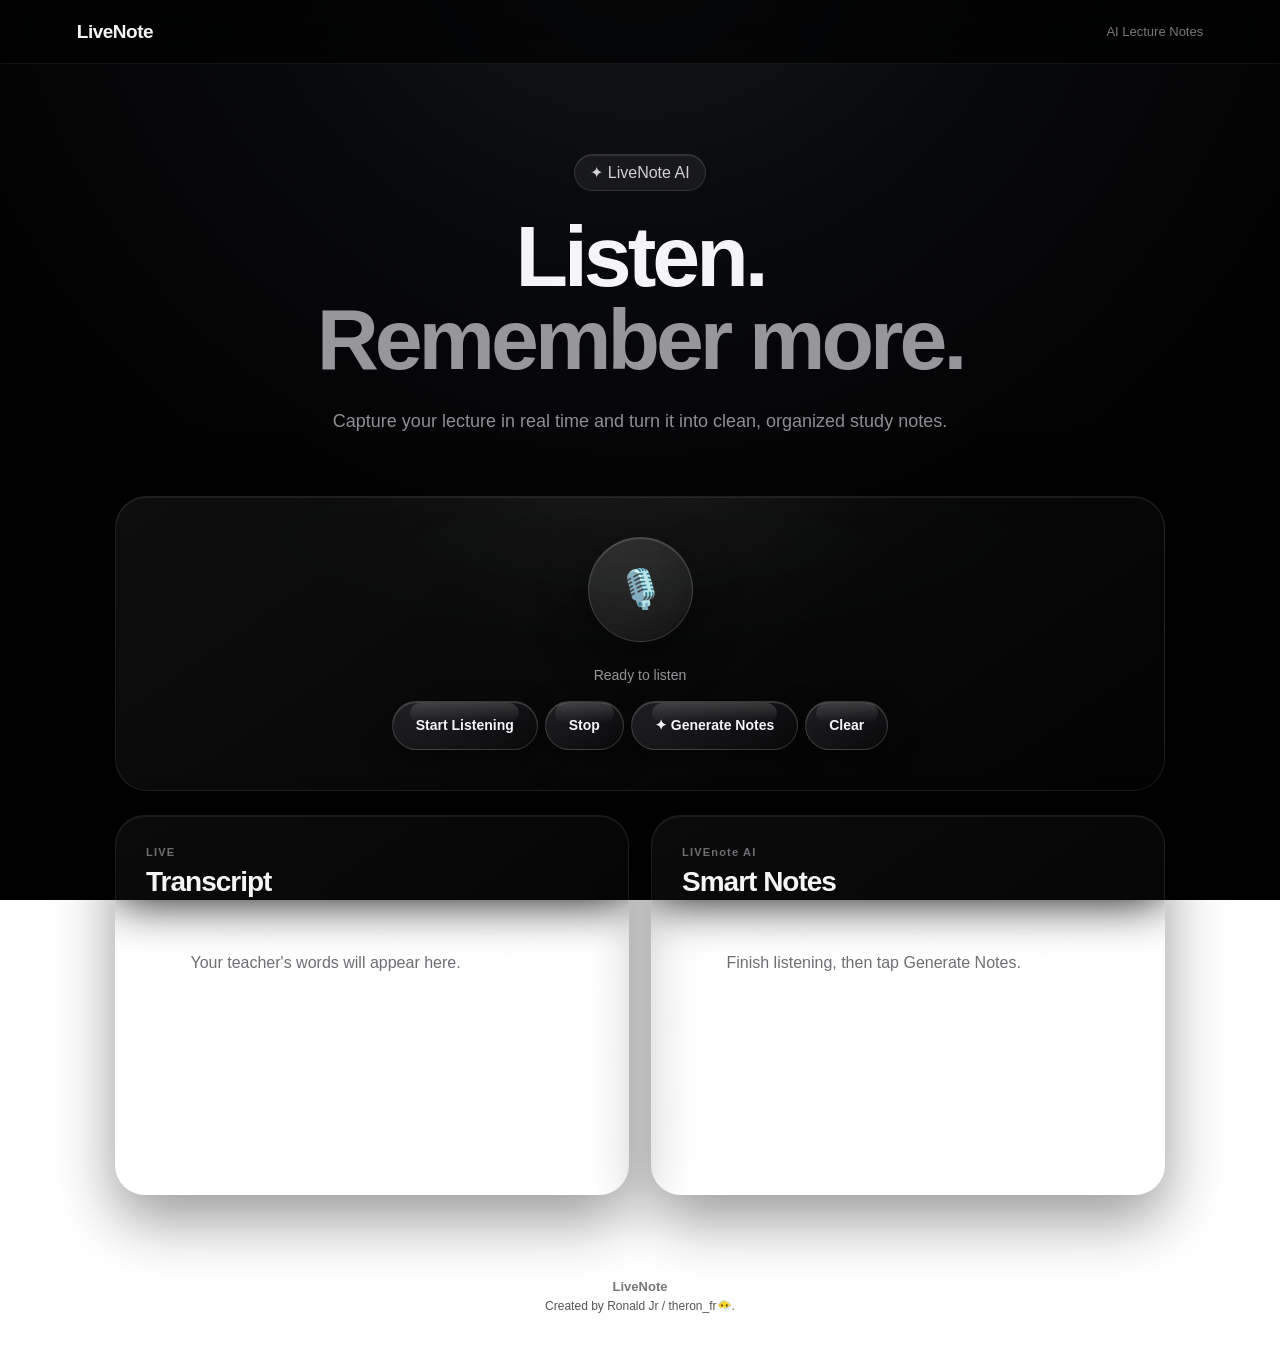
==== index.html @ 59376c94 "Rename index 2.html to index.html" ====
<!DOCTYPE html>
<html lang="en">

<head>
  <meta charset="UTF-8">

  <meta
    name="viewport"
    content="width=device-width, initial-scale=1.0"
  >

  <title>LiveNote</title>

  <link
    rel="stylesheet"
    href="style.css"
  >
</head>

<body>

  <!-- TOP RIGHT GRAFFITI -->
  <img
    src="https://i.postimg.cc/Bn8cSCwj/IMG-1477.jpg"
    class="graffiti graffiti-top"
    alt=""
  >

  <!-- BOTTOM LEFT GRAFFITI -->
  <img
    src="https://i.postimg.cc/FHfgrxny/IMG-1476.jpg"
    class="graffiti graffiti-bottom"
    alt=""
  >


  <!-- NAV -->
  <nav>

    <div class="logo">
      LiveNote
    </div>

    <div class="nav-text">
      AI Lecture Notes
    </div>

  </nav>


  <!-- HERO -->
  <section class="hero">

    <div class="badge">
      ✦ LiveNote AI
    </div>

    <h1>
      Listen.
      <br>
      <span>
        Remember more.
      </span>
    </h1>

    <p>
      Capture your lecture in real time
      and turn it into clean,
      organized study notes.
    </p>

  </section>


  <!-- MAIN -->
  <main>

    <!-- LISTENING CARD -->
    <section class="record-card">

      <div class="glow"></div>

      <div
        class="mic"
        id="mic"
      >
        🎙️
      </div>

      <div
        class="status"
        id="status"
      >
        Ready to listen
      </div>

      <div class="buttons">

        <button id="startBtn">
          Start Listening
        </button>

        <button id="stopBtn">
          Stop
        </button>

        <button id="generateBtn">
          ✦ Generate Notes
        </button>

        <button id="clearBtn">
          Clear
        </button>

      </div>

    </section>


    <!-- TRANSCRIPT + NOTES -->
    <section class="grid">

      <!-- TRANSCRIPT -->
      <article class="card">

        <div class="label">
          LIVE
        </div>

        <h2>
          Transcript
        </h2>

        <div
          id="transcript"
          class="content empty"
        >
          Your teacher's words will appear here.
        </div>

      </article>


      <!-- SMART NOTES -->
      <article class="card">

        <div class="label">
          LIVEnote AI
        </div>

        <h2>
          Smart Notes
        </h2>

        <div
          id="notes"
          class="content empty"
        >
          Finish listening, then tap Generate Notes.
        </div>

      </article>

    </section>

  </main>


  <!-- FOOTER -->
  <footer>

    <strong>
      LiveNote
    </strong>

    <div class="credit">
      Created by Ronald Jr / theron_fr😶‍🌫️.
    </div>

  </footer>


  <script src="script.js"></script>

</body>
</html>
---- style.css ----
/* =========================
   LIVEnote
   BLACK GLASS + GRAFFITI
   ========================= */

* {
  box-sizing: border-box;
}


html {
  scroll-behavior: smooth;
}


body {
  margin: 0;

  min-height: 100vh;

  overflow-x: hidden;

  position: relative;

  font-family:
    -apple-system,
    BlinkMacSystemFont,
    "SF Pro Display",
    "SF Pro Text",
    "Segoe UI",
    sans-serif;

  color: #f5f5f7;

  background:
    radial-gradient(
      circle at 50% -15%,
      #17191d 0%,
      #08090b 32%,
      #000 70%
    );

  background-attachment: fixed;
}


/* =========================
   GRAFFITI
   ========================= */

.graffiti {
  position: absolute;

  z-index: 0;

  pointer-events: none;

  user-select: none;

  opacity: 0.42;

  filter:
    grayscale(100%)
    contrast(1.08);

  mix-blend-mode: screen;
}


/* TOP RIGHT */

.graffiti-top {
  width: clamp(
    150px,
    20vw,
    275px
  );

  top: 85px;

  right: -25px;

  transform:
    rotate(2deg);
}


/* BOTTOM LEFT */

.graffiti-bottom {
  width: clamp(
    150px,
    20vw,
    270px
  );

  bottom: 80px;

  left: -25px;

  transform:
    rotate(-3deg);
}


/* Keep website above artwork */

nav,
.hero,
main,
footer {
  position: relative;

  z-index: 2;
}


/* =========================
   NAVIGATION
   ========================= */

nav {
  min-height: 64px;

  padding:
    0 6%;

  display: flex;

  align-items: center;

  justify-content:
    space-between;

  background:
    rgba(0,0,0,0.70);

  border-bottom:
    1px solid
    rgba(255,255,255,0.07);

  backdrop-filter:
    blur(30px);

  -webkit-backdrop-filter:
    blur(30px);
}


.logo {
  font-size: 19px;

  font-weight: 700;

  letter-spacing:
    -0.5px;
}


.nav-text {
  color: #77777c;

  font-size: 13px;
}


/* =========================
   HERO
   ========================= */

.hero {
  width:
    min(900px, 92%);

  margin:
    0 auto;

  padding:
    90px 20px
    60px;

  text-align: center;
}


.badge {
  display: inline-block;

  padding:
    8px 15px;

  margin-bottom: 24px;

  border-radius:
    999px;

  color: #d1d1d6;

  background:
    rgba(255,255,255,0.055);

  border:
    1px solid
    rgba(255,255,255,0.12);

  box-shadow:
    inset 0 1px 0
    rgba(255,255,255,0.11);

  backdrop-filter:
    blur(25px);

  -webkit-backdrop-filter:
    blur(25px);
}


.hero h1 {
  margin: 0;

  font-size:
    clamp(
      52px,
      8vw,
      86px
    );

  line-height:
    0.96;

  letter-spacing:
    -4px;

  font-weight:
    750;
}


.hero h1 span {
  color:
    #96969b;
}


.hero p {
  max-width:
    620px;

  margin:
    28px auto 0;

  color:
    #8e8e93;

  font-size:
    18px;

  line-height:
    1.55;
}


/* =========================
   MAIN
   ========================= */

main {
  width:
    min(1050px, 92%);

  margin:
    0 auto;
}


/* =========================
   RECORDING CARD
   ========================= */

.record-card {
  position: relative;

  overflow: hidden;

  padding:
    40px 30px;

  margin-bottom:
    24px;

  text-align:
    center;

  border-radius:
    32px;

  background:
    linear-gradient(
      145deg,
      rgba(255,255,255,0.055),
      rgba(255,255,255,0.012)
    );

  border:
    1px solid
    rgba(255,255,255,0.09);

  box-shadow:
    inset 0 1px 0
    rgba(255,255,255,0.08),

    0 30px 80px
    rgba(0,0,0,0.55);

  backdrop-filter:
    blur(30px);

  -webkit-backdrop-filter:
    blur(30px);
}


.glow {
  position:
    absolute;

  width:
    350px;

  height:
    220px;

  top:
    -190px;

  left:
    50%;

  transform:
    translateX(-50%);

  border-radius:
    50%;

  background:
    rgba(255,255,255,0.08);

  filter:
    blur(90px);

  pointer-events:
    none;
}


/* =========================
   MICROPHONE
   ========================= */

.mic {
  width:
    105px;

  height:
    105px;

  margin:
    0 auto 25px;

  display:
    flex;

  align-items:
    center;

  justify-content:
    center;

  border-radius:
    50%;

  font-size:
    38px;

  background:
    linear-gradient(
      145deg,
      rgba(255,255,255,0.10),
      rgba(255,255,255,0.025)
    );

  border:
    1px solid
    rgba(255,255,255,0.15);

  box-shadow:
    inset 0 1px 1px
    rgba(255,255,255,0.18),

    0 18px 45px
    rgba(0,0,0,0.55);

  backdrop-filter:
    blur(30px);

  -webkit-backdrop-filter:
    blur(30px);
}


.mic.active {
  transform:
    scale(1.05);

  box-shadow:
    0 0 0 10px
    rgba(255,255,255,0.04),

    0 18px 50px
    rgba(0,0,0,0.60);
}


/* =========================
   STATUS
   ========================= */

.status {
  margin-bottom:
    18px;

  color:
    #a1a1a6;

  font-size:
    14px;
}


/* =========================
   BUTTONS
   ========================= */

.buttons {
  display:
    flex;

  justify-content:
    center;

  flex-wrap:
    wrap;

  gap:
    7px;
}


button {
  position:
    relative;

  overflow:
    hidden;

  min-height:
    49px;

  padding:
    0 23px;

  border-radius:
    999px;

  border:
    1px solid
    rgba(255,255,255,0.16);

  color:
    #f5f5f7;

  font-family:
    inherit;

  font-size:
    14px;

  font-weight:
    650;

  cursor:
    pointer;

  background:
    linear-gradient(
      145deg,
      rgba(38,38,42,0.78),
      rgba(10,10,12,0.72)
    );

  box-shadow:
    inset 0 1px 0
    rgba(255,255,255,0.17),

    0 10px 28px
    rgba(0,0,0,0.50);

  backdrop-filter:
    blur(25px)
    saturate(160%);

  -webkit-backdrop-filter:
    blur(25px)
    saturate(160%);

  transition:
    0.18s ease;
}


/* glass reflection */

button::before {
  content: "";

  position:
    absolute;

  top:
    1px;

  left:
    12%;

  width:
    76%;

  height:
    42%;

  border-radius:
    999px;

  background:
    linear-gradient(
      to bottom,
      rgba(255,255,255,0.16),
      transparent
    );

  pointer-events:
    none;
}


button:hover {
  transform:
    translateY(-2px);

  border-color:
    rgba(255,255,255,0.28);

  background:
    linear-gradient(
      145deg,
      rgba(55,55,60,0.85),
      rgba(15,15,17,0.80)
    );
}


button:active {
  transform:
    scale(0.96);
}


/* =========================
   TRANSCRIPT + NOTES
   ========================= */

.grid {
  display:
    grid;

  grid-template-columns:
    repeat(
      2,
      minmax(0,1fr)
    );

  gap:
    22px;
}


.card {
  min-height:
    380px;

  padding:
    30px;

  border-radius:
    30px;

  background:
    linear-gradient(
      145deg,
      rgba(255,255,255,0.045),
      rgba(255,255,255,0.012)
    );

  border:
    1px solid
    rgba(255,255,255,0.085);

  box-shadow:
    inset 0 1px 0
    rgba(255,255,255,0.07),

    0 25px 60px
    rgba(0,0,0,0.40);

  backdrop-filter:
    blur(25px);

  -webkit-backdrop-filter:
    blur(25px);
}


.label {
  margin-bottom:
    8px;

  color:
    #6e6e73;

  font-size:
    11px;

  font-weight:
    750;

  letter-spacing:
    1.2px;
}


.card h2 {
  margin:
    0 0 24px;

  font-size:
    28px;

  letter-spacing:
    -1px;
}


.content {
  color:
    #c7c7cc;

  font-size:
    16px;

  line-height:
    1.7;

  white-space:
    pre-wrap;
}


.empty {
  color:
    #6e6e73;
}


/* =========================
   FOOTER
   ========================= */

footer {
  width:
    min(1050px,92%);

  margin:
    55px auto 0;

  padding:
    28px 0 40px;

  text-align:
    center;

  border-top:
    1px solid
    rgba(255,255,255,0.06);

  color:
    #77777c;

  font-size:
    13px;
}


.credit {
  margin-top:
    5px;

  color:
    #55555a;

  font-size:
    12px;
}


/* =========================
   TABLET / PHONE
   ========================= */

@media
(max-width: 760px) {

  .hero {
    padding:
      65px 15px
      45px;
  }


  .hero h1 {
    letter-spacing:
      -2.5px;
  }


  .hero p {
    font-size:
      16px;
  }


  main {
    width:
      94%;
  }


  .record-card {
    padding:
      30px 18px;
  }


  .grid {
    grid-template-columns:
      1fr;
  }


  button {
    min-height:
      47px;

    padding:
      0 18px;
  }


  .graffiti-top {
    width:
      145px;

    right:
      -38px;

    top:
      75px;

    opacity:
      0.30;
  }


  .graffiti-bottom {
    width:
      145px;

    left:
      -38px;

    opacity:
      0.28;
  }

}
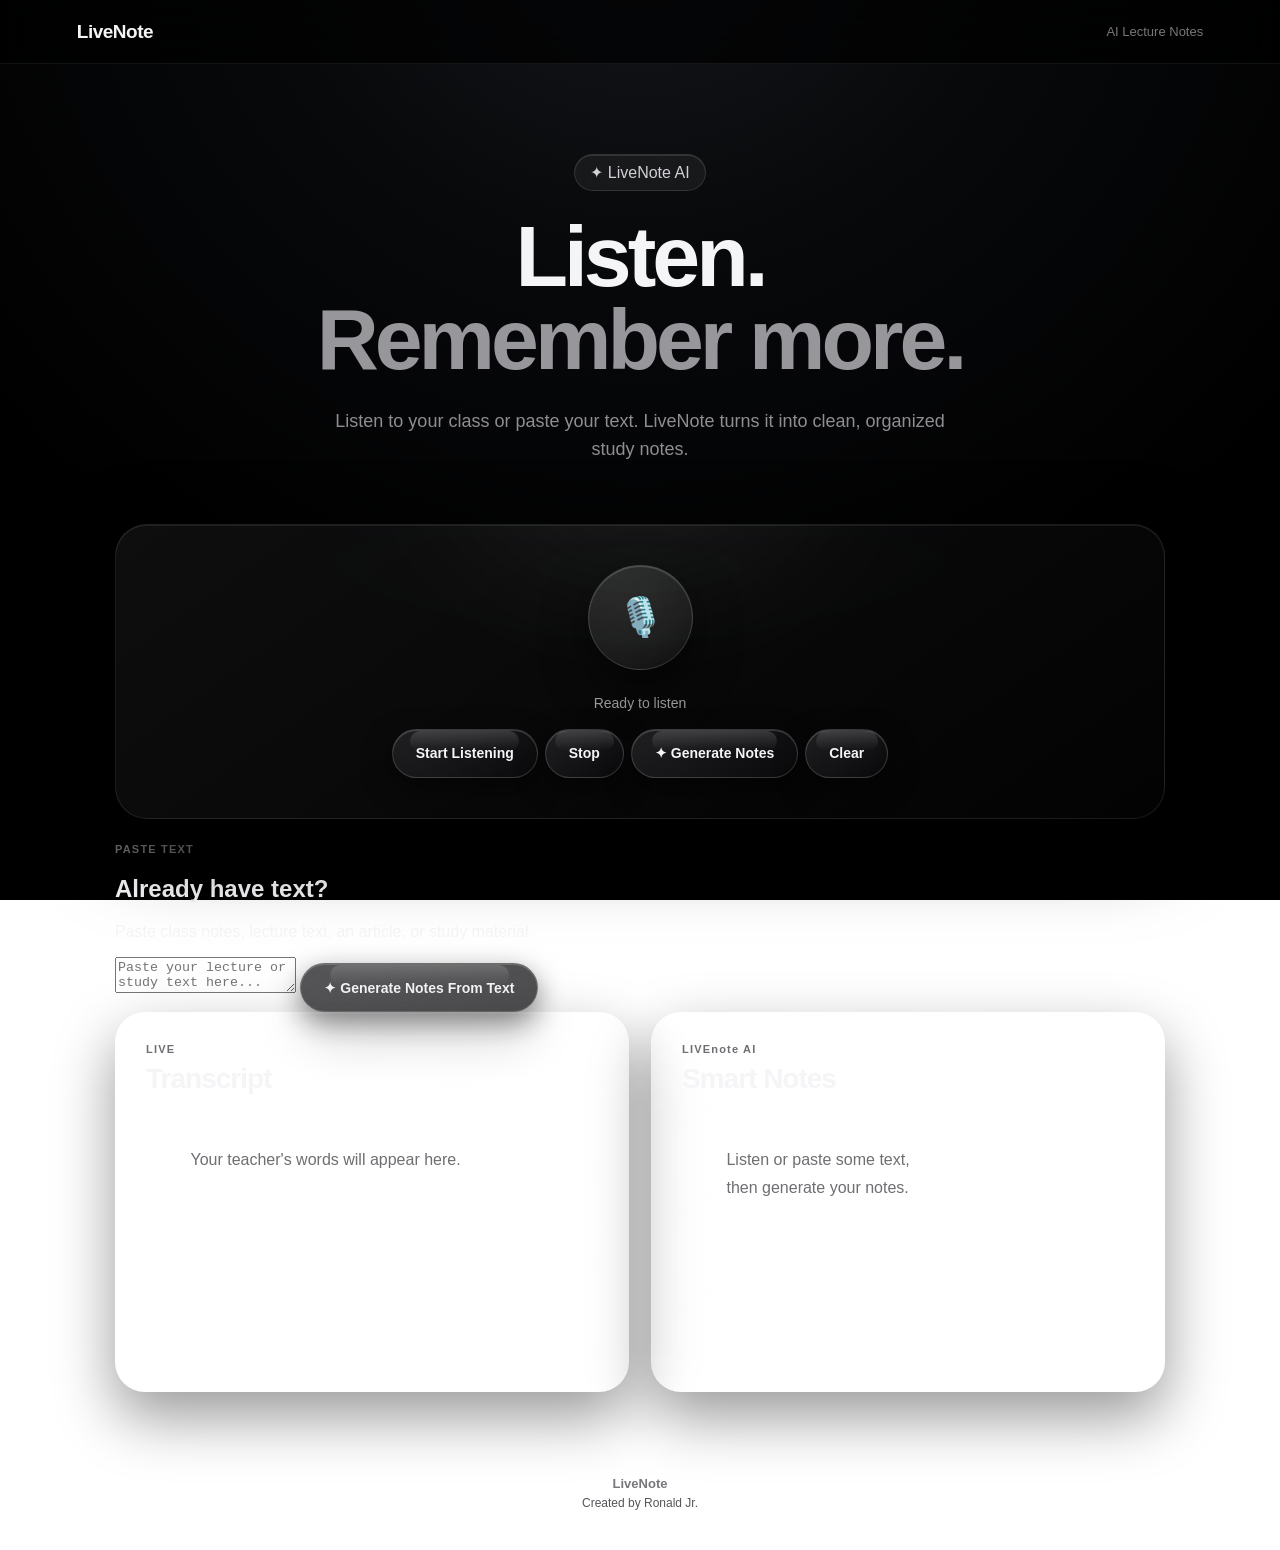
==== commit 3f5e0bf9: "Update index.html" ====
--- a/index.html
+++ b/index.html
@@ -9,12 +9,9 @@
     content="width=device-width, initial-scale=1.0"
   >
 
-  <title>LiveNote</title>
-
-  <link
-    rel="stylesheet"
-    href="style.css"
-  >
+  <title>LiveNote AI</title>
+
+  <link rel="stylesheet" href="style.css">
 </head>
 
 <body>
@@ -34,21 +31,19 @@
   >
 
 
-  <!-- NAV -->
+  <!-- NAVIGATION -->
+
   <nav>
-
-    <div class="logo">
-      LiveNote
-    </div>
+    <div class="logo">LiveNote</div>
 
     <div class="nav-text">
       AI Lecture Notes
     </div>
-
   </nav>
 
 
   <!-- HERO -->
+
   <section class="hero">
 
     <div class="badge">
@@ -58,14 +53,12 @@
     <h1>
       Listen.
       <br>
-      <span>
-        Remember more.
-      </span>
+      <span>Remember more.</span>
     </h1>
 
     <p>
-      Capture your lecture in real time
-      and turn it into clean,
+      Listen to your class or paste your text.
+      LiveNote turns it into clean,
       organized study notes.
     </p>
 
@@ -73,9 +66,12 @@
 
 
   <!-- MAIN -->
+
   <main>
 
-    <!-- LISTENING CARD -->
+
+    <!-- LIVE LISTENING -->
+
     <section class="record-card">
 
       <div class="glow"></div>
@@ -94,6 +90,7 @@
         Ready to listen
       </div>
 
+
       <div class="buttons">
 
         <button id="startBtn">
@@ -117,10 +114,39 @@
     </section>
 
 
+    <!-- PASTE TEXT -->
+
+    <section class="paste-card">
+
+      <div class="label">
+        PASTE TEXT
+      </div>
+
+      <h2>
+        Already have text?
+      </h2>
+
+      <p class="paste-description">
+        Paste class notes, lecture text,
+        an article, or study material.
+      </p>
+
+      <textarea
+        id="pasteInput"
+        placeholder="Paste your lecture or study text here..."
+      ></textarea>
+
+      <button id="pasteGenerateBtn">
+        ✦ Generate Notes From Text
+      </button>
+
+    </section>
+
+
     <!-- TRANSCRIPT + NOTES -->
+
     <section class="grid">
 
-      <!-- TRANSCRIPT -->
       <article class="card">
 
         <div class="label">
@@ -141,7 +167,6 @@
       </article>
 
 
-      <!-- SMART NOTES -->
       <article class="card">
 
         <div class="label">
@@ -156,7 +181,8 @@
           id="notes"
           class="content empty"
         >
-          Finish listening, then tap Generate Notes.
+          Listen or paste some text,
+          then generate your notes.
         </div>
 
       </article>
@@ -167,6 +193,7 @@
 
 
   <!-- FOOTER -->
+
   <footer>
 
     <strong>
@@ -174,7 +201,7 @@
     </strong>
 
     <div class="credit">
-      Created by Ronald Jr / theron_fr😶‍🌫️.
+      Created by Ronald Jr.
     </div>
 
   </footer>
@@ -183,4 +210,5 @@
   <script src="script.js"></script>
 
 </body>
+
 </html>
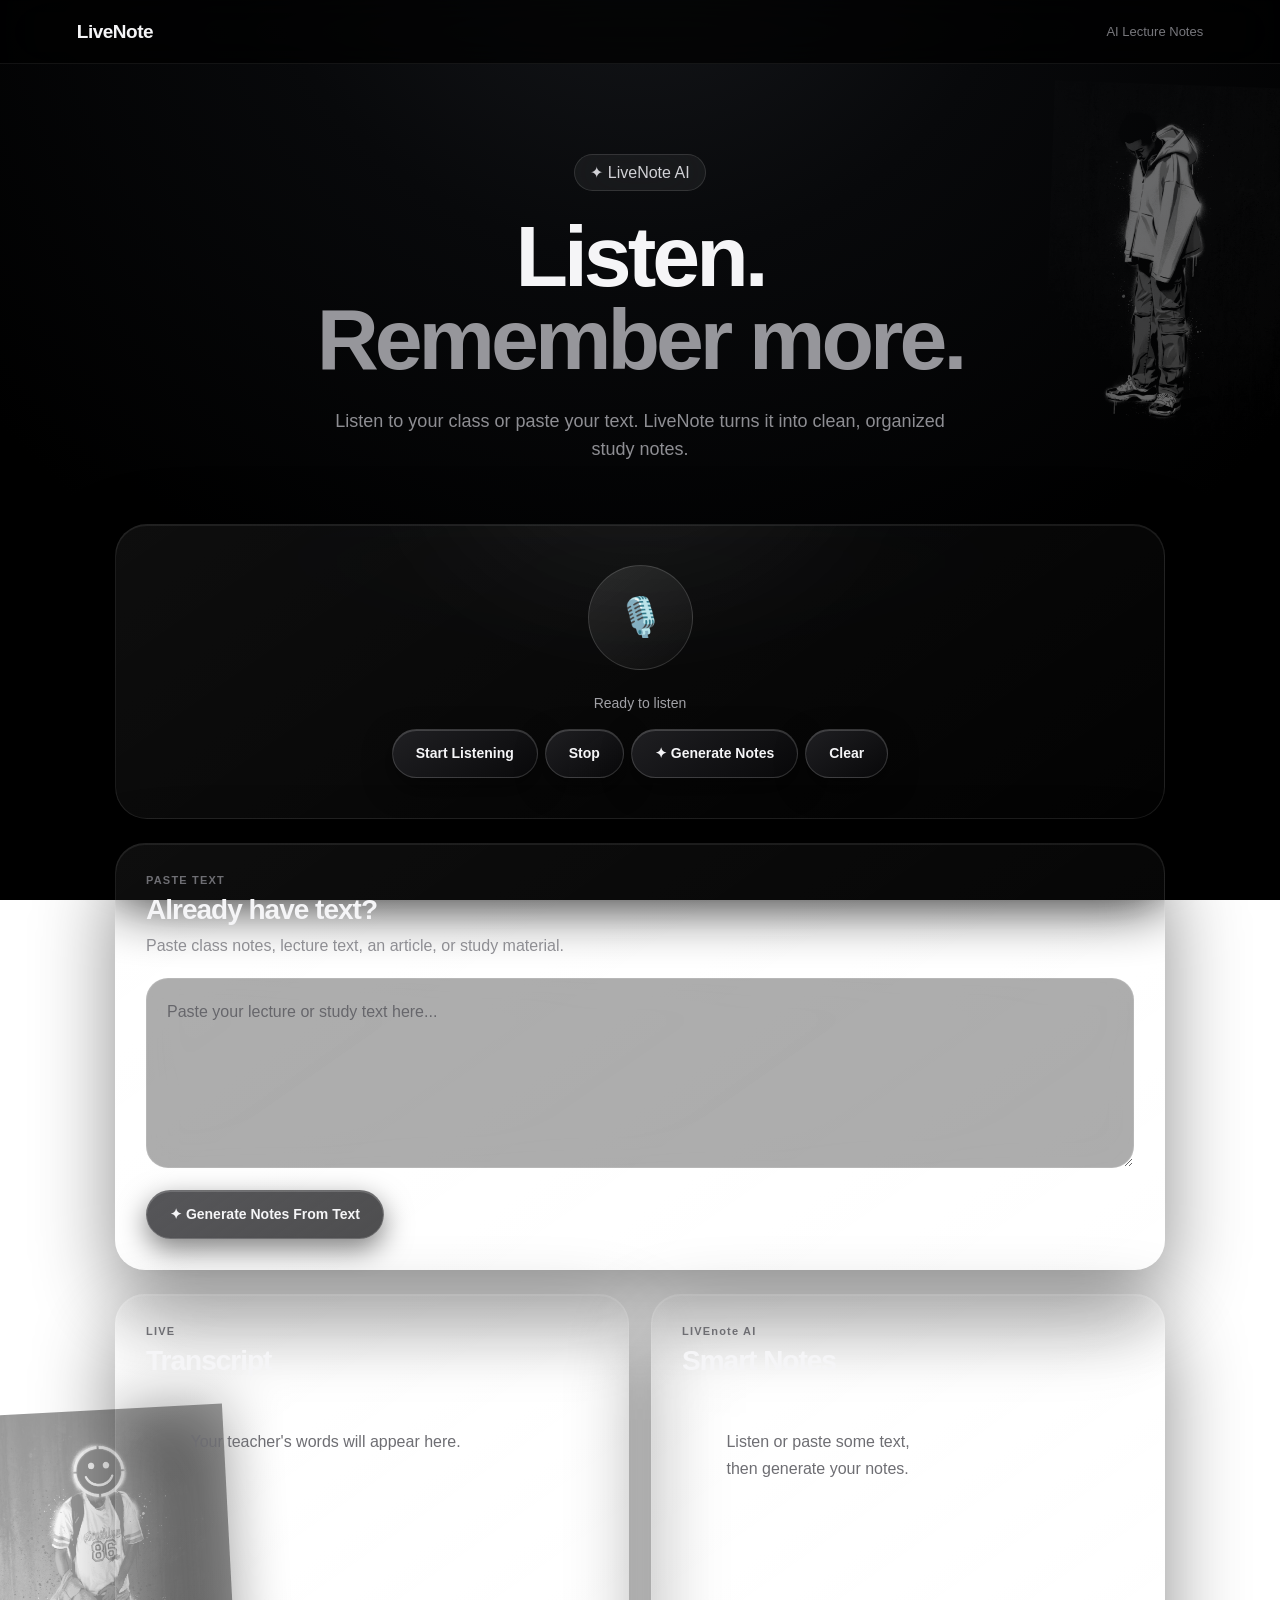
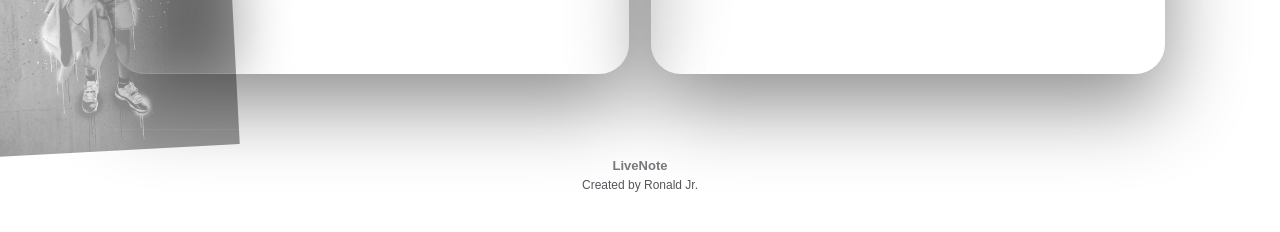
==== commit 37057086: "Update index.html" ====
--- a/index.html
+++ b/index.html
@@ -18,32 +18,34 @@
 
   <!-- TOP RIGHT GRAFFITI -->
   <img
-    src="https://i.postimg.cc/Bn8cSCwj/IMG-1477.jpg"
+    src="IMG_1477.jpeg"
     class="graffiti graffiti-top"
     alt=""
   >
 
   <!-- BOTTOM LEFT GRAFFITI -->
   <img
-    src="https://i.postimg.cc/FHfgrxny/IMG-1476.jpg"
+    src="IMG_1476.jpeg"
     class="graffiti graffiti-bottom"
     alt=""
   >
 
 
   <!-- NAVIGATION -->
-
   <nav>
-    <div class="logo">LiveNote</div>
+
+    <div class="logo">
+      LiveNote
+    </div>
 
     <div class="nav-text">
       AI Lecture Notes
     </div>
+
   </nav>
 
 
   <!-- HERO -->
-
   <section class="hero">
 
     <div class="badge">
@@ -53,7 +55,9 @@
     <h1>
       Listen.
       <br>
-      <span>Remember more.</span>
+      <span>
+        Remember more.
+      </span>
     </h1>
 
     <p>
@@ -66,12 +70,9 @@
 
 
   <!-- MAIN -->
-
   <main>
 
-
     <!-- LIVE LISTENING -->
-
     <section class="record-card">
 
       <div class="glow"></div>
@@ -90,7 +91,6 @@
         Ready to listen
       </div>
 
-
       <div class="buttons">
 
         <button id="startBtn">
@@ -115,7 +115,6 @@
 
 
     <!-- PASTE TEXT -->
-
     <section class="paste-card">
 
       <div class="label">
@@ -144,7 +143,6 @@
 
 
     <!-- TRANSCRIPT + NOTES -->
-
     <section class="grid">
 
       <article class="card">
@@ -193,7 +191,6 @@
 
 
   <!-- FOOTER -->
-
   <footer>
 
     <strong>
@@ -212,3 +209,4 @@
 </body>
 
 </html>
+ 
--- a/style.css
+++ b/style.css
@@ -1,8 +1,3 @@
-/* =========================
-   LIVEnote
-   BLACK GLASS + GRAFFITI
-   ========================= */
-
 * {
   box-sizing: border-box;
 }
@@ -37,10 +32,11 @@
       circle at 50% -15%,
       #17191d 0%,
       #08090b 32%,
-      #000 70%
-    );
-
-  background-attachment: fixed;
+      #000000 70%
+    );
+
+  background-attachment:
+    fixed;
 }
 
 
@@ -57,24 +53,24 @@
 
   user-select: none;
 
-  opacity: 0.42;
+  opacity: 0.40;
 
   filter:
     grayscale(100%)
     contrast(1.08);
 
-  mix-blend-mode: screen;
-}
-
-
-/* TOP RIGHT */
+  mix-blend-mode:
+    screen;
+}
+
 
 .graffiti-top {
-  width: clamp(
-    150px,
-    20vw,
-    275px
-  );
+  width:
+    clamp(
+      150px,
+      20vw,
+      275px
+    );
 
   top: 85px;
 
@@ -85,14 +81,13 @@
 }
 
 
-/* BOTTOM LEFT */
-
 .graffiti-bottom {
-  width: clamp(
-    150px,
-    20vw,
-    270px
-  );
+  width:
+    clamp(
+      150px,
+      20vw,
+      270px
+    );
 
   bottom: 80px;
 
@@ -102,8 +97,6 @@
     rotate(-3deg);
 }
 
-
-/* Keep website above artwork */
 
 nav,
 .hero,
@@ -133,11 +126,21 @@
     space-between;
 
   background:
-    rgba(0,0,0,0.70);
+    rgba(
+      0,
+      0,
+      0,
+      0.72
+    );
 
   border-bottom:
     1px solid
-    rgba(255,255,255,0.07);
+    rgba(
+      255,
+      255,
+      255,
+      0.07
+    );
 
   backdrop-filter:
     blur(30px);
@@ -170,42 +173,56 @@
 
 .hero {
   width:
-    min(900px, 92%);
+    min(
+      900px,
+      92%
+    );
 
   margin:
     0 auto;
 
   padding:
-    90px 20px
+    90px
+    20px
     60px;
 
-  text-align: center;
+  text-align:
+    center;
 }
 
 
 .badge {
-  display: inline-block;
+  display:
+    inline-block;
 
   padding:
     8px 15px;
 
-  margin-bottom: 24px;
+  margin-bottom:
+    24px;
 
   border-radius:
     999px;
 
-  color: #d1d1d6;
+  color:
+    #d1d1d6;
 
   background:
-    rgba(255,255,255,0.055);
+    rgba(
+      255,
+      255,
+      255,
+      0.055
+    );
 
   border:
     1px solid
-    rgba(255,255,255,0.12);
-
-  box-shadow:
-    inset 0 1px 0
-    rgba(255,255,255,0.11);
+    rgba(
+      255,
+      255,
+      255,
+      0.12
+    );
 
   backdrop-filter:
     blur(25px);
@@ -266,7 +283,10 @@
 
 main {
   width:
-    min(1050px, 92%);
+    min(
+      1050px,
+      92%
+    );
 
   margin:
     0 auto;
@@ -277,46 +297,76 @@
    RECORDING CARD
    ========================= */
 
-.record-card {
-  position: relative;
-
-  overflow: hidden;
-
-  padding:
-    40px 30px;
-
-  margin-bottom:
-    24px;
-
-  text-align:
-    center;
-
-  border-radius:
-    32px;
+.record-card,
+.paste-card,
+.card {
+  border:
+    1px solid
+    rgba(
+      255,
+      255,
+      255,
+      0.09
+    );
 
   background:
     linear-gradient(
       145deg,
-      rgba(255,255,255,0.055),
-      rgba(255,255,255,0.012)
-    );
-
-  border:
-    1px solid
-    rgba(255,255,255,0.09);
+      rgba(
+        255,
+        255,
+        255,
+        0.055
+      ),
+      rgba(
+        255,
+        255,
+        255,
+        0.012
+      )
+    );
 
   box-shadow:
-    inset 0 1px 0
-    rgba(255,255,255,0.08),
-
+    inset
+    0 1px 0
+    rgba(
+      255,
+      255,
+      255,
+      0.08
+    ),
     0 30px 80px
-    rgba(0,0,0,0.55);
+    rgba(
+      0,
+      0,
+      0,
+      0.45
+    );
 
   backdrop-filter:
     blur(30px);
 
   -webkit-backdrop-filter:
     blur(30px);
+}
+
+
+.record-card {
+  position: relative;
+
+  overflow: hidden;
+
+  padding:
+    40px 30px;
+
+  margin-bottom:
+    24px;
+
+  text-align:
+    center;
+
+  border-radius:
+    32px;
 }
 
 
@@ -343,7 +393,12 @@
     50%;
 
   background:
-    rgba(255,255,255,0.08);
+    rgba(
+      255,
+      255,
+      255,
+      0.08
+    );
 
   filter:
     blur(90px);
@@ -385,26 +440,31 @@
   background:
     linear-gradient(
       145deg,
-      rgba(255,255,255,0.10),
-      rgba(255,255,255,0.025)
+      rgba(
+        255,
+        255,
+        255,
+        0.10
+      ),
+      rgba(
+        255,
+        255,
+        255,
+        0.025
+      )
     );
 
   border:
     1px solid
-    rgba(255,255,255,0.15);
-
-  box-shadow:
-    inset 0 1px 1px
-    rgba(255,255,255,0.18),
-
-    0 18px 45px
-    rgba(0,0,0,0.55);
-
-  backdrop-filter:
-    blur(30px);
-
-  -webkit-backdrop-filter:
-    blur(30px);
+    rgba(
+      255,
+      255,
+      255,
+      0.15
+    );
+
+  transition:
+    0.2s ease;
 }
 
 
@@ -414,16 +474,14 @@
 
   box-shadow:
     0 0 0 10px
-    rgba(255,255,255,0.04),
-
-    0 18px 50px
-    rgba(0,0,0,0.60);
-}
-
-
-/* =========================
-   STATUS
-   ========================= */
+    rgba(
+      255,
+      255,
+      255,
+      0.04
+    );
+}
+
 
 .status {
   margin-bottom:
@@ -457,12 +515,6 @@
 
 
 button {
-  position:
-    relative;
-
-  overflow:
-    hidden;
-
   min-height:
     49px;
 
@@ -474,7 +526,12 @@
 
   border:
     1px solid
-    rgba(255,255,255,0.16);
+    rgba(
+      255,
+      255,
+      255,
+      0.16
+    );
 
   color:
     #f5f5f7;
@@ -494,62 +551,39 @@
   background:
     linear-gradient(
       145deg,
-      rgba(38,38,42,0.78),
-      rgba(10,10,12,0.72)
+      rgba(
+        38,
+        38,
+        42,
+        0.78
+      ),
+      rgba(
+        10,
+        10,
+        12,
+        0.72
+      )
     );
 
   box-shadow:
-    inset 0 1px 0
-    rgba(255,255,255,0.17),
-
+    inset
+    0 1px 0
+    rgba(
+      255,
+      255,
+      255,
+      0.17
+    ),
     0 10px 28px
-    rgba(0,0,0,0.50);
-
-  backdrop-filter:
-    blur(25px)
-    saturate(160%);
-
-  -webkit-backdrop-filter:
-    blur(25px)
-    saturate(160%);
+    rgba(
+      0,
+      0,
+      0,
+      0.50
+    );
 
   transition:
     0.18s ease;
-}
-
-
-/* glass reflection */
-
-button::before {
-  content: "";
-
-  position:
-    absolute;
-
-  top:
-    1px;
-
-  left:
-    12%;
-
-  width:
-    76%;
-
-  height:
-    42%;
-
-  border-radius:
-    999px;
-
-  background:
-    linear-gradient(
-      to bottom,
-      rgba(255,255,255,0.16),
-      transparent
-    );
-
-  pointer-events:
-    none;
 }
 
 
@@ -558,13 +592,11 @@
     translateY(-2px);
 
   border-color:
-    rgba(255,255,255,0.28);
-
-  background:
-    linear-gradient(
-      145deg,
-      rgba(55,55,60,0.85),
-      rgba(15,15,17,0.80)
+    rgba(
+      255,
+      255,
+      255,
+      0.28
     );
 }
 
@@ -575,8 +607,133 @@
 }
 
 
-/* =========================
-   TRANSCRIPT + NOTES
+button:disabled {
+  opacity:
+    0.5;
+
+  cursor:
+    default;
+}
+
+
+/* =========================
+   PASTE CARD
+   ========================= */
+
+.paste-card {
+  padding:
+    30px;
+
+  margin-bottom:
+    24px;
+
+  border-radius:
+    30px;
+}
+
+
+.paste-card h2 {
+  margin:
+    7px 0 8px;
+
+  font-size:
+    28px;
+
+  letter-spacing:
+    -1px;
+}
+
+
+.paste-description {
+  margin:
+    0 0 20px;
+
+  color:
+    #8e8e93;
+
+  line-height:
+    1.5;
+}
+
+
+textarea {
+  width:
+    100%;
+
+  min-height:
+    190px;
+
+  padding:
+    20px;
+
+  margin-bottom:
+    18px;
+
+  resize:
+    vertical;
+
+  border-radius:
+    22px;
+
+  border:
+    1px solid
+    rgba(
+      255,
+      255,
+      255,
+      0.12
+    );
+
+  outline:
+    none;
+
+  color:
+    #f5f5f7;
+
+  background:
+    rgba(
+      0,
+      0,
+      0,
+      0.32
+    );
+
+  font-family:
+    inherit;
+
+  font-size:
+    16px;
+
+  line-height:
+    1.6;
+
+  backdrop-filter:
+    blur(20px);
+
+  -webkit-backdrop-filter:
+    blur(20px);
+}
+
+
+textarea::placeholder {
+  color:
+    #66666b;
+}
+
+
+textarea:focus {
+  border-color:
+    rgba(
+      255,
+      255,
+      255,
+      0.28
+    );
+}
+
+
+/* =========================
+   NOTES GRID
    ========================= */
 
 .grid {
@@ -586,7 +743,10 @@
   grid-template-columns:
     repeat(
       2,
-      minmax(0,1fr)
+      minmax(
+        0,
+        1fr
+      )
     );
 
   gap:
@@ -603,30 +763,6 @@
 
   border-radius:
     30px;
-
-  background:
-    linear-gradient(
-      145deg,
-      rgba(255,255,255,0.045),
-      rgba(255,255,255,0.012)
-    );
-
-  border:
-    1px solid
-    rgba(255,255,255,0.085);
-
-  box-shadow:
-    inset 0 1px 0
-    rgba(255,255,255,0.07),
-
-    0 25px 60px
-    rgba(0,0,0,0.40);
-
-  backdrop-filter:
-    blur(25px);
-
-  -webkit-backdrop-filter:
-    blur(25px);
 }
 
 
@@ -687,7 +823,10 @@
 
 footer {
   width:
-    min(1050px,92%);
+    min(
+      1050px,
+      92%
+    );
 
   margin:
     55px auto 0;
@@ -700,7 +839,12 @@
 
   border-top:
     1px solid
-    rgba(255,255,255,0.06);
+    rgba(
+      255,
+      255,
+      255,
+      0.06
+    );
 
   color:
     #77777c;
@@ -723,7 +867,7 @@
 
 
 /* =========================
-   TABLET / PHONE
+   MOBILE
    ========================= */
 
 @media
@@ -731,8 +875,7 @@
 
   .hero {
     padding:
-      65px 15px
-      45px;
+      65px 15px 45px;
   }
 
 
@@ -754,9 +897,10 @@
   }
 
 
-  .record-card {
+  .record-card,
+  .paste-card {
     padding:
-      30px 18px;
+      28px 18px;
   }
 
 
